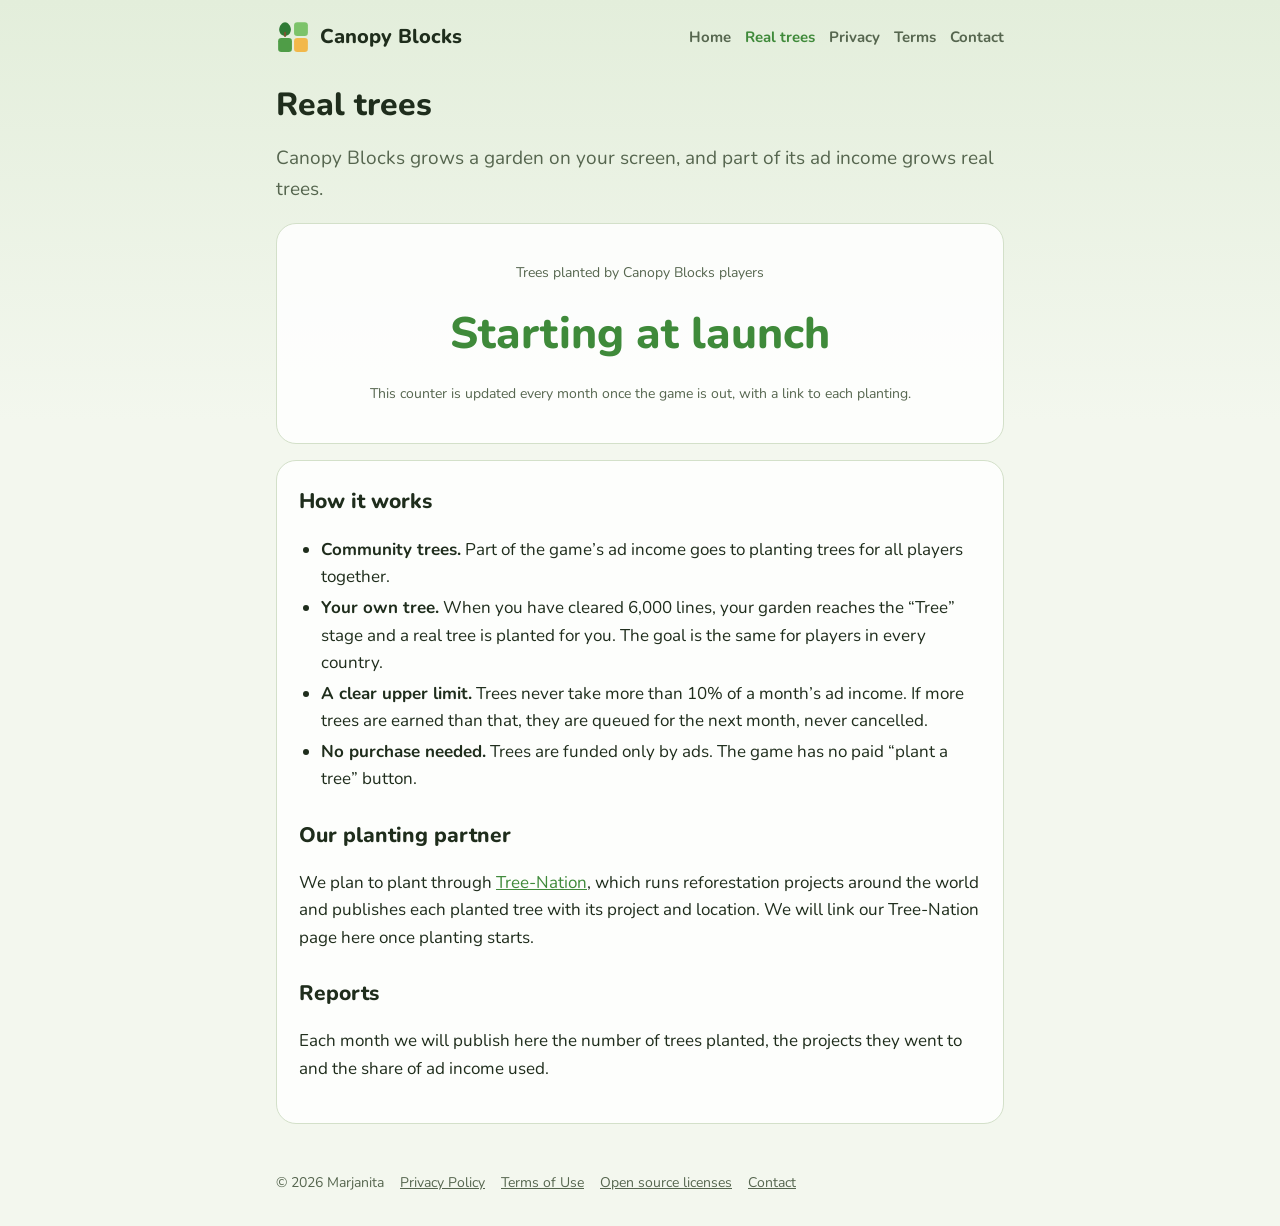
==== trees/index.html @ 937203a9 "Canopy Blocks website Co-Authored-By: Claude Opus 5.5 (1M context) <noreply@anthropic.com> Claude-Se" ====
<!doctype html>
<html lang="en">
<head>
<meta charset="utf-8">
<meta name="viewport" content="width=device-width, initial-scale=1">
<title>Real Trees | Canopy Blocks</title>
<meta name="description" content="How Canopy Blocks funds real trees.">
<link rel="preconnect" href="https://fonts.googleapis.com">
<link rel="preconnect" href="https://fonts.gstatic.com" crossorigin>
<link href="https://fonts.googleapis.com/css2?family=Nunito:wght@400;700;800&display=swap" rel="stylesheet">
<link rel="stylesheet" href="/style.css">
<link rel="icon" href="/favicon.svg" type="image/svg+xml">
</head>
<body>
<header>
<a class="brand" href="/"><svg class="logo" viewBox="0 0 64 64" aria-hidden="true">
<rect x="4" y="34" width="26" height="26" rx="6" fill="#4f9d47"/><rect x="34" y="34" width="26" height="26" rx="6" fill="#f2b84b"/>
<rect x="34" y="4" width="26" height="26" rx="6" fill="#7cc36a"/><path d="M17 30c-7 0-11-6-11-12 0-8 6-14 11-14s11 6 11 14c0 6-4 12-11 12z" fill="#2f7a35"/>
<rect x="15" y="22" width="4" height="10" rx="2" fill="#7a5532"/></svg>Canopy Blocks</a>
<nav><a href="/">Home</a><a href="/trees/" aria-current="page">Real trees</a><a href="/privacy/">Privacy</a><a href="/terms/">Terms</a><a href="/contact/">Contact</a></nav>
</header>
<main>
<h1>Real trees</h1>
<p class="lead">Canopy Blocks grows a garden on your screen, and part of its ad income grows real trees.</p>
<div class="card">
<p class="meta" style="text-align:center">Trees planted by Canopy Blocks players</p>
<p class="counter">Starting at launch</p>
<p class="meta" style="text-align:center">This counter is updated every month once the game is out, with a link to each planting.</p>
</div>
<div class="card">
<h2 style="margin-top:0">How it works</h2>
<ul>
<li><b>Community trees.</b> Part of the game&rsquo;s ad income goes to planting trees for all players together.</li>
<li><b>Your own tree.</b> When you have cleared 6,000 lines, your garden reaches the &ldquo;Tree&rdquo; stage and a real tree is planted for you. The goal is the same for players in every country.</li>
<li><b>A clear upper limit.</b> Trees never take more than 10% of a month&rsquo;s ad income. If more trees are earned than that, they are queued for the next month, never cancelled.</li>
<li><b>No purchase needed.</b> Trees are funded only by ads. The game has no paid &ldquo;plant a tree&rdquo; button.</li>
</ul>
<h2>Our planting partner</h2>
<p>We plan to plant through <a href="https://tree-nation.com">Tree-Nation</a>, which runs reforestation projects around the world and publishes each planted tree with its project and location. We will link our Tree-Nation page here once planting starts.</p>
<h2>Reports</h2>
<p>Each month we will publish here the number of trees planted, the projects they went to and the share of ad income used.</p>
</div>

</main>
<footer>
<span>&copy; 2026 Marjanita</span>
<a href="/privacy/">Privacy Policy</a>
<a href="/terms/">Terms of Use</a>
<a href="/licenses/">Open source licenses</a>
<a href="/contact/">Contact</a>
</footer>
</body>
</html>
---- style.css ----
:root {
  --bg: #f3f7ee;
  --bg-2: #e3eedb;
  --card: #ffffffd9;
  --text: #1f2d1c;
  --muted: #56664f;
  --accent: #3f8a3a;
  --accent-2: #f2b84b;
  --line: #d3e0c9;
}
@media (prefers-color-scheme: dark) {
  :root {
    --bg: #121a11;
    --bg-2: #1a2618;
    --card: #1d2a1bd9;
    --text: #e6efe1;
    --muted: #a3b49b;
    --accent: #79c96f;
    --accent-2: #f2c76b;
    --line: #2f402b;
  }
}
* { box-sizing: border-box; }
html { -webkit-text-size-adjust: 100%; }
body {
  margin: 0;
  font-family: "Nunito", system-ui, -apple-system, "Segoe UI", sans-serif;
  font-size: 17px;
  line-height: 1.6;
  color: var(--text);
  background: linear-gradient(180deg, var(--bg-2), var(--bg) 420px) var(--bg);
  min-height: 100vh;
}
a { color: var(--accent); }
header, main, footer { max-width: 760px; margin: 0 auto; padding: 0 16px; }
header { display: flex; align-items: center; justify-content: space-between; gap: 12px; flex-wrap: wrap; padding-top: 20px; padding-bottom: 8px; }
.brand { display: flex; align-items: center; gap: 10px; font-weight: 800; font-size: 20px; color: var(--text); text-decoration: none; }
.logo { width: 34px; height: 34px; }
nav { display: flex; gap: 14px; flex-wrap: wrap; font-weight: 700; font-size: 15px; }
nav a { color: var(--muted); text-decoration: none; }
nav a:hover, nav a[aria-current="page"] { color: var(--accent); }
main { padding-top: 16px; padding-bottom: 32px; }
.card { background: var(--card); border: 1px solid var(--line); border-radius: 20px; padding: 24px 22px; margin: 16px 0; }
h1 { font-size: 32px; line-height: 1.2; margin: 8px 0 4px; font-weight: 800; }
h2 { font-size: 21px; margin: 26px 0 6px; font-weight: 800; }
h3 { font-size: 17px; margin: 18px 0 4px; }
.lead { font-size: 19px; color: var(--muted); }
.meta { color: var(--muted); font-size: 14px; }
ul { padding-left: 22px; }
li { margin: 4px 0; }
.hero { text-align: center; padding: 32px 0 8px; }
.hero h1 { font-size: 40px; }
.hero .logo { width: 88px; height: 88px; }
.badges { display: flex; justify-content: center; gap: 12px; flex-wrap: wrap; margin: 22px 0 6px; }
.badge { display: inline-flex; flex-direction: column; align-items: flex-start; min-width: 168px; padding: 9px 18px; border-radius: 12px; background: var(--text); color: var(--bg); text-decoration: none; line-height: 1.2; }
.badge small { font-size: 11px; opacity: .8; }
.badge b { font-size: 18px; }
.soon { color: var(--muted); font-size: 14px; }
.features { display: grid; grid-template-columns: repeat(auto-fit, minmax(200px, 1fr)); gap: 12px; }
.features .card { margin: 0; padding: 18px; }
.features h3 { margin-top: 0; }
.counter { text-align: center; font-size: 44px; font-weight: 800; color: var(--accent); margin: 8px 0 0; }
code { background: var(--bg-2); padding: 1px 6px; border-radius: 6px; font-size: 15px; }
pre { background: var(--bg-2); padding: 14px; border-radius: 12px; overflow-x: auto; white-space: pre-wrap; font-size: 13px; line-height: 1.45; }
footer { padding-bottom: 32px; color: var(--muted); font-size: 14px; display: flex; flex-wrap: wrap; gap: 6px 16px; }
footer a { color: var(--muted); }
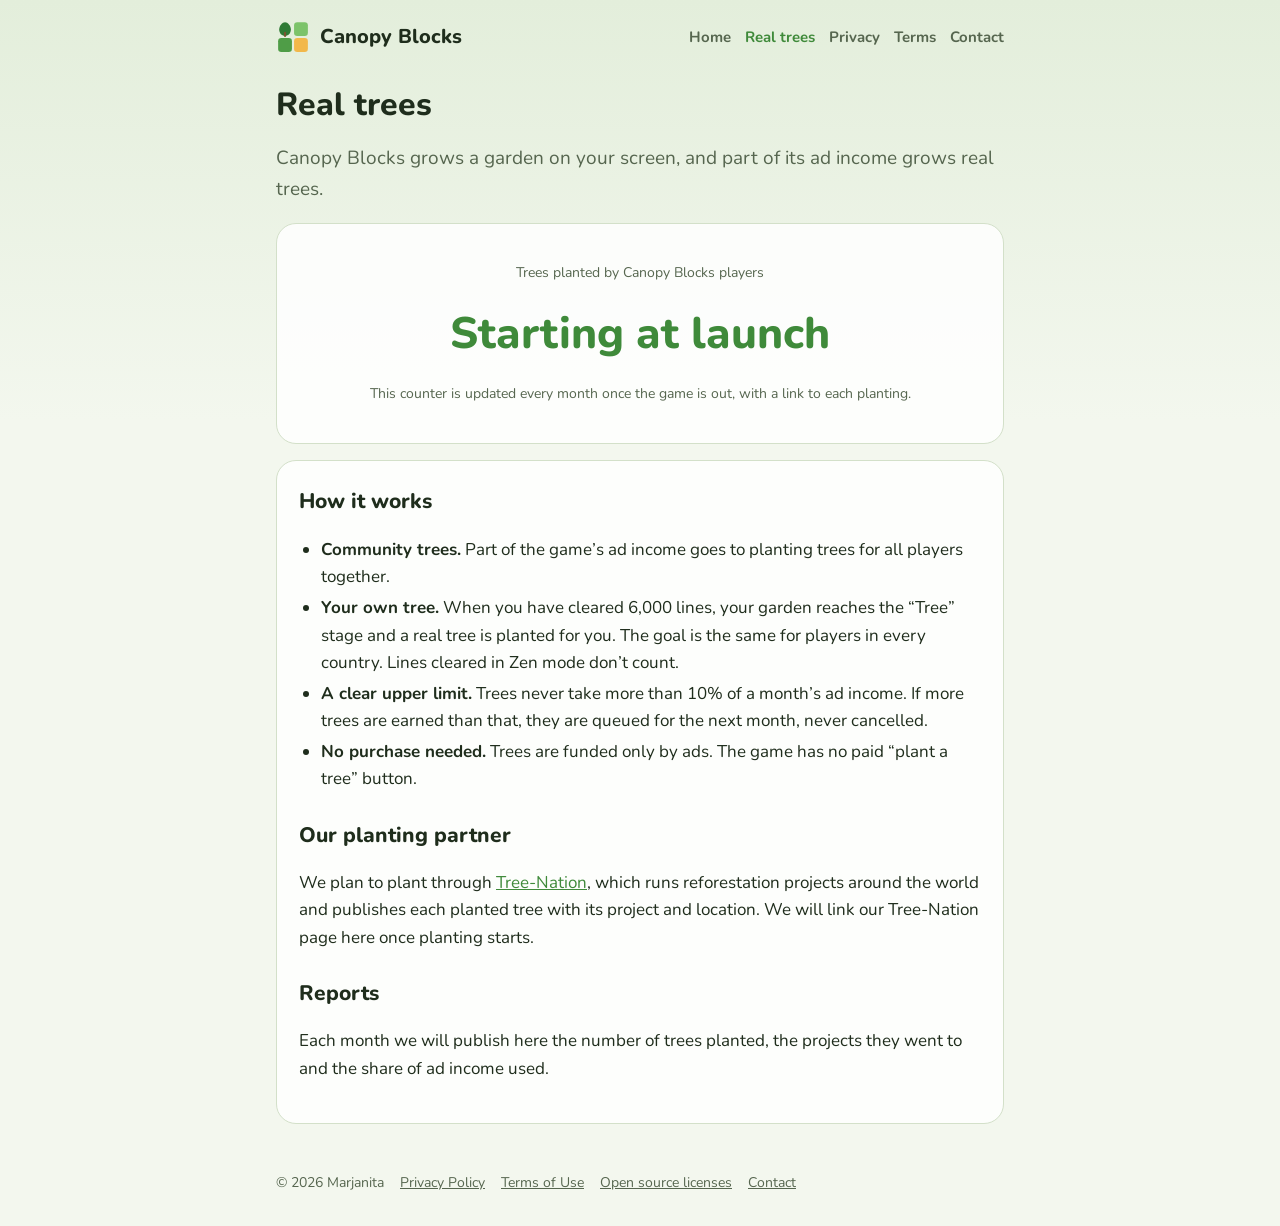
==== commit 0cc87e23: "Real trees: Zen mode lines don't count Co-Authored-By: Claude Opus 5.5 (1M context) <noreply@anthrop" ====
--- a/trees/index.html
+++ b/trees/index.html
@@ -31,7 +31,7 @@
 <h2 style="margin-top:0">How it works</h2>
 <ul>
 <li><b>Community trees.</b> Part of the game&rsquo;s ad income goes to planting trees for all players together.</li>
-<li><b>Your own tree.</b> When you have cleared 6,000 lines, your garden reaches the &ldquo;Tree&rdquo; stage and a real tree is planted for you. The goal is the same for players in every country.</li>
+<li><b>Your own tree.</b> When you have cleared 6,000 lines, your garden reaches the &ldquo;Tree&rdquo; stage and a real tree is planted for you. The goal is the same for players in every country. Lines cleared in Zen mode don&rsquo;t count.</li>
 <li><b>A clear upper limit.</b> Trees never take more than 10% of a month&rsquo;s ad income. If more trees are earned than that, they are queued for the next month, never cancelled.</li>
 <li><b>No purchase needed.</b> Trees are funded only by ads. The game has no paid &ldquo;plant a tree&rdquo; button.</li>
 </ul>
